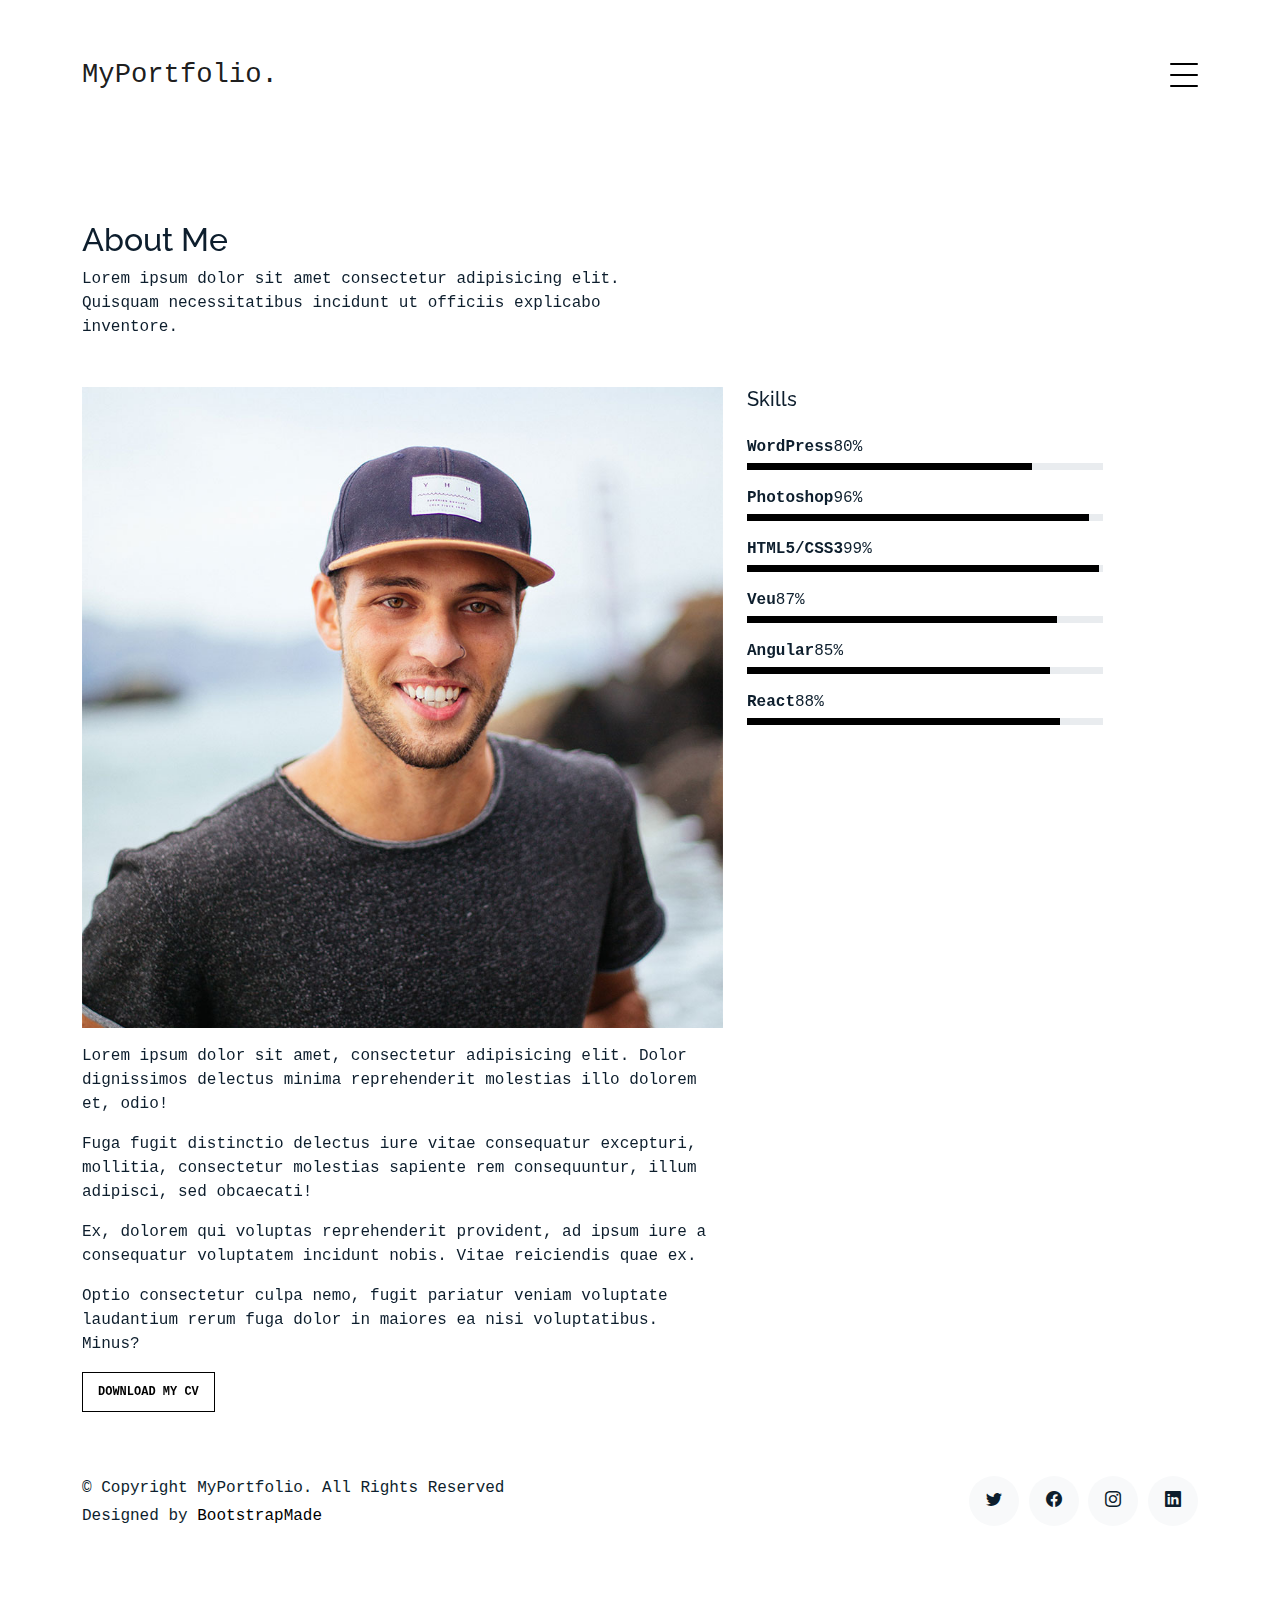
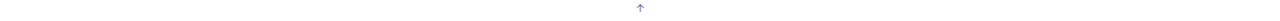
==== about.html @ 2b4aeb5e "first commit" ====
<!DOCTYPE html>
<html lang="en">

<head>
  <meta charset="utf-8">
  <meta content="width=device-width, initial-scale=1.0" name="viewport">

  <title>MyPortfolio Bootstrap Template - About</title>
  <meta content="" name="description">
  <meta content="" name="keywords">

  <!-- Favicons -->
  <link href="assets/img/favicon.png" rel="icon">
  <link href="assets/img/apple-touch-icon.png" rel="apple-touch-icon">

  <!-- Google Fonts -->
  <link href="https://fonts.googleapis.com/css?family=https://fonts.googleapis.com/css?family=Inconsolata:400,500,600,700|Raleway:400,400i,500,500i,600,600i,700,700i" rel="stylesheet">

  <!-- Vendor CSS Files -->
  <link href="assets/vendor/aos/aos.css" rel="stylesheet">
  <link href="assets/vendor/bootstrap/css/bootstrap.min.css" rel="stylesheet">
  <link href="assets/vendor/bootstrap-icons/bootstrap-icons.css" rel="stylesheet">
  <link href="assets/vendor/swiper/swiper-bundle.min.css" rel="stylesheet">

  <!-- Template Main CSS File -->
  <link href="assets/css/style.css" rel="stylesheet">

  <!-- =======================================================
  * Template Name: MyPortfolio - v4.7.0
  * Template URL: https://bootstrapmade.com/myportfolio-bootstrap-portfolio-website-template/
  * Author: BootstrapMade.com
  * License: https://bootstrapmade.com/license/
  ======================================================== -->
</head>

<body>

  <!-- ======= Navbar ======= -->
  <div class="collapse navbar-collapse custom-navmenu" id="main-navbar">
    <div class="container py-2 py-md-5">
      <div class="row align-items-start">
        <div class="col-md-2">
          <ul class="custom-menu">
            <li><a href="index.html">Home</a></li>
            <li class="active"><a href="about.html">About Me</a></li>
            <li><a href="services.html">Services</a></li>
            <li><a href="works.html">Works</a></li>
            <li><a href="contact.html">Contact</a></li>
          </ul>
        </div>
        <div class="col-md-6 d-none d-md-block  mr-auto">
          <div class="tweet d-flex">
            <span class="bi bi-twitter text-white mt-2 mr-3"></span>
            <div>
              <p><em>Lorem ipsum dolor sit amet consectetur adipisicing elit. Quisquam necessitatibus incidunt ut officiis explicabo inventore. <br> <a href="#">t.co/v82jsk</a></em></p>
            </div>
          </div>
        </div>
        <div class="col-md-4 d-none d-md-block">
          <h3>Hire Me</h3>
          <p>Lorem ipsum dolor sit amet consectetur adipisicing elit. Quisquam necessitatibus incidunt ut officiisexplicabo inventore. <br> <a href="#">myemail@gmail.com</a></p>
        </div>
      </div>

    </div>
  </div>

  <nav class="navbar navbar-light custom-navbar">
    <div class="container">
      <a class="navbar-brand" href="index.html">MyPortfolio.</a>
      <a href="#" class="burger" data-bs-toggle="collapse" data-bs-target="#main-navbar">
        <span></span>
      </a>
    </div>
  </nav>

  <main id="main">

    <section class="section pb-5">
      <div class="container">
        <div class="row mb-5 align-items-end">
          <div class="col-md-6" data-aos="fade-up">

            <h2>About Me</h2>
            <p class="mb-0">Lorem ipsum dolor sit amet consectetur adipisicing elit. Quisquam necessitatibus incidunt ut
              officiis explicabo inventore.</p>
          </div>

        </div>

        <div class="row">
          <div class="col-md-4 ml-auto order-2" data-aos="fade-up">
            <h3 class="h3 mb-4">Skills</h3>
            <ul class="list-unstyled">
              <li class="mb-3">
                <div class="d-flex mb-1">
                  <strong>WordPress</strong>
                  <span class="ml-auto">80%</span>
                </div>
                <div class="progress custom-progress">
                  <div class="progress-bar" role="progressbar" style="width: 80%" aria-valuenow="80" aria-valuemin="0" aria-valuemax="100"></div>
                </div>
              </li>
              <li class="mb-3">
                <div class="d-flex mb-1">
                  <strong>Photoshop</strong>
                  <span class="ml-auto">96%</span>
                </div>
                <div class="progress custom-progress">
                  <div class="progress-bar" role="progressbar" style="width: 96%" aria-valuenow="96" aria-valuemin="0" aria-valuemax="100"></div>
                </div>
              </li>
              <li class="mb-3">
                <div class="d-flex mb-1">
                  <strong>HTML5/CSS3</strong>
                  <span class="ml-auto">99%</span>
                </div>
                <div class="progress custom-progress">
                  <div class="progress-bar" role="progressbar" style="width: 99%" aria-valuenow="99" aria-valuemin="0" aria-valuemax="100"></div>
                </div>
              </li>
              <li class="mb-3">
                <div class="d-flex mb-1">
                  <strong>Veu</strong>
                  <span class="ml-auto">87%</span>
                </div>
                <div class="progress custom-progress">
                  <div class="progress-bar" role="progressbar" style="width: 87%" aria-valuenow="87" aria-valuemin="0" aria-valuemax="100"></div>
                </div>
              </li>
              <li class="mb-3">
                <div class="d-flex mb-1">
                  <strong>Angular</strong>
                  <span class="ml-auto">85%</span>
                </div>
                <div class="progress custom-progress">
                  <div class="progress-bar" role="progressbar" style="width: 85%" aria-valuenow="85" aria-valuemin="0" aria-valuemax="100"></div>
                </div>
              </li>
              <li class="mb-3">
                <div class="d-flex mb-1">
                  <strong>React</strong>
                  <span class="ml-auto">88%</span>
                </div>
                <div class="progress custom-progress">
                  <div class="progress-bar" role="progressbar" style="width: 88%" aria-valuenow="88" aria-valuemin="0" aria-valuemax="100"></div>
                </div>
              </li>
            </ul>
          </div>

          <div class="col-md-7 mb-5 mb-md-0" data-aos="fade-up">
            <p><img src="assets/img/person_1_sq.jpg" alt="Image" class="img-fluid"></p>
            <p>Lorem ipsum dolor sit amet, consectetur adipisicing elit. Dolor dignissimos delectus minima reprehenderit
              molestias illo dolorem et, odio!</p>
            <p>Fuga fugit distinctio delectus iure vitae consequatur excepturi, mollitia, consectetur molestias sapiente
              rem consequuntur, illum adipisci, sed obcaecati!</p>
            <p>Ex, dolorem qui voluptas reprehenderit provident, ad ipsum iure a consequatur voluptatem incidunt nobis.
              Vitae reiciendis quae ex.</p>
            <p>Optio consectetur culpa nemo, fugit pariatur veniam voluptate laudantium rerum fuga dolor in maiores ea
              nisi voluptatibus. Minus?</p>
            <p><a href="#" class="readmore">Download my CV</a></p>
          </div>

        </div>

      </div>

    </section>

  </main><!-- End #main -->

  <!-- ======= Footer ======= -->
  <footer class="footer" role="contentinfo">
    <div class="container">
      <div class="row">
        <div class="col-sm-6">
          <p class="mb-1">&copy; Copyright MyPortfolio. All Rights Reserved</p>
          <div class="credits">
            <!--
            All the links in the footer should remain intact.
            You can delete the links only if you purchased the pro version.
            Licensing information: https://bootstrapmade.com/license/
            Purchase the pro version with working PHP/AJAX contact form: https://bootstrapmade.com/buy/?theme=MyPortfolio
          -->
            Designed by <a href="https://bootstrapmade.com/">BootstrapMade</a>
          </div>
        </div>
        <div class="col-sm-6 social text-md-end">
          <a href="#"><span class="bi bi-twitter"></span></a>
          <a href="#"><span class="bi bi-facebook"></span></a>
          <a href="#"><span class="bi bi-instagram"></span></a>
          <a href="#"><span class="bi bi-linkedin"></span></a>
        </div>
      </div>
    </div>
  </footer>

  <a href="#" class="back-to-top d-flex align-items-center justify-content-center"><i class="bi bi-arrow-up-short"></i></a>

  <!-- Vendor JS Files -->
  <script src="assets/vendor/aos/aos.js"></script>
  <script src="assets/vendor/bootstrap/js/bootstrap.bundle.min.js"></script>
  <script src="assets/vendor/isotope-layout/isotope.pkgd.min.js"></script>
  <script src="assets/vendor/swiper/swiper-bundle.min.js"></script>
  <script src="assets/vendor/php-email-form/validate.js"></script>

  <!-- Template Main JS File -->
  <script src="assets/js/main.js"></script>

</body>

</html>
---- assets/css/style.css ----
/**
* Template Name: MyPortfolio - v4.7.0
* Template URL: https://bootstrapmade.com/myportfolio-bootstrap-portfolio-website-template/
* Author: BootstrapMade.com
* License: https://bootstrapmade.com/license/
*/

/*--------------------------------------------------------------
# General
--------------------------------------------------------------*/
body {
  font-family: "Inconsolata", monospace;
  color: #0d1e2d;
}

a {
  color: #777;
  text-decoration: none;
}

a:hover {
  color: #000;
}

h1, h2, h3, h4, h5, h6, .font-heading {
  font-family: "Raleway", sans-serif;
}

.section {
  padding: 7rem 0;
}

.filters a {
  text-decoration: none;
  color: #000;
  display: inline-block;
  padding-left: 10px;
  padding-right: 10px;
  position: relative;
}
.filters a:hover, .filters a:focus, .filters a:active {
  text-decoration: none;
}
.filters a:hover:before {
  content: "";
  position: absolute;
  left: 10px;
  right: 10px;
  bottom: 0;
  height: 1px;
  background-color: #000;
}
.filters a.active {
  color: #000;
}
.filters a.active:before {
  content: "";
  position: absolute;
  left: 10px;
  right: 10px;
  bottom: 0;
  height: 1px;
  background-color: #000;
}

.item {
  border: none;
  margin-bottom: 30px;
}
.item .item-wrap {
  display: block;
  position: relative;
  overflow: hidden;
}
.item .item-wrap:after {
  z-index: 2;
  position: absolute;
  content: "";
  top: 0;
  left: 0;
  right: 0;
  bottom: 0;
  background: rgba(0, 0, 0, 0.4);
  visibility: hidden;
  opacity: 0;
  transition: 0.3s all ease-in-out;
}
.item .item-wrap img {
  transition: 0.3s transform ease;
  transform: scale(1);
}
.item .item-wrap > .work-info {
  position: absolute;
  top: 50%;
  width: 100%;
  text-align: center;
  z-index: 3;
  transform: translateY(-50%);
  color: #fff;
  opacity: 0;
  visibility: hidden;
  margin-top: 20px;
  transition: 0.3s all ease;
}
.item .item-wrap > .work-info h3 {
  font-size: 20px;
  margin-bottom: 0;
}
.item .item-wrap > .work-info span {
  font-size: 14px;
  text-transform: uppercase;
  letter-spacing: 0.2rem;
}
.item .item-wrap:hover {
  text-decoration: none;
}
.item .item-wrap:hover img {
  transform: scale(1.05);
}
.item .item-wrap:hover:after {
  opacity: 1;
  visibility: visible;
}
.item .item-wrap:hover .work-info {
  margin-top: 0px;
  opacity: 1;
  visibility: visible;
}

.testimonial-wrap {
  padding: 50px 50px 80px 50px;
  background: #eceff2;
}
.testimonial-wrap .testimonial {
  text-align: center;
  max-width: 500px;
  margin: 0 auto;
}
.testimonial-wrap .testimonial img {
  border-radius: 50%;
  width: 120px;
  margin: 0 auto 30px auto;
}
.testimonial-wrap .testimonial blockquote p {
  font-size: 20px;
}

.h3 {
  font-size: 20px;
}

.h4 {
  font-size: 16px;
}

.heading {
  font-size: 28px;
}

.readmore {
  display: inline-block;
  border: 1px solid #000;
  padding: 10px 15px;
  font-size: 12px;
  text-transform: uppercase;
  color: #000;
  transition: 0.2s all ease;
  font-weight: 700;
}
.readmore:active, .readmore:focus, .readmore:hover {
  outline: none;
}
.readmore:hover {
  color: #fff;
  text-decoration: none;
  background: #000;
}

.testimonials-slider .swiper-pagination {
  margin-top: -60px;
  position: relative;
}
.testimonials-slider .swiper-pagination .swiper-pagination-bullet {
  width: 12px;
  height: 12px;
  background-color: rgba(13, 30, 45, 0.3);
  opacity: 1;
}
.testimonials-slider .swiper-pagination .swiper-pagination-bullet-active {
  background-color: rgba(13, 30, 45, 0.6);
}

.sticky-content {
  position: sticky;
  position: -webkit-sticky;
  top: 0;
  /* required */
}

.list-line li {
  margin-bottom: 10px;
  position: relative;
  padding-left: 30px;
}
.list-line li:before {
  content: "";
  position: absolute;
  left: 0;
  top: 0.7rem;
  width: 10px;
  height: 2px;
  background: #000;
}

.form-control {
  border-radius: 0;
  background: #f8f9fa;
  border: 1px solid transparent;
  padding-top: 10px !important;
  padding-bottom: 10px !important;
}
.form-control:active, .form-control:focus {
  background: #eff1f4;
  outline: none;
  box-shadow: none;
  border: 1px solid transparent;
}

.custom-progress {
  height: 7px;
  border-radius: 0;
}
.custom-progress .progress-bar {
  background: #000;
}

/* Services */
.services i {
  font-size: 40px;
}
.services h4 {
  padding-top: 10px;
}

/* Contact Form */
.php-email-form .error-message {
  display: none;
  color: #fff;
  background: #ed3c0d;
  text-align: left;
  padding: 15px;
  font-weight: 600;
}
.php-email-form .error-message br + br {
  margin-top: 25px;
}
.php-email-form .sent-message {
  display: none;
  color: #fff;
  background: #18d26e;
  text-align: center;
  padding: 15px;
  font-weight: 600;
}
.php-email-form .loading {
  display: none;
  background: #fff;
  text-align: center;
  padding: 15px;
}
.php-email-form .loading:before {
  content: "";
  display: inline-block;
  border-radius: 50%;
  width: 24px;
  height: 24px;
  margin: 0 10px -6px 0;
  border: 3px solid #18d26e;
  border-top-color: #eee;
  -webkit-animation: animate-loading 1s linear infinite;
  animation: animate-loading 1s linear infinite;
}

@-webkit-keyframes animate-loading {
  0% {
    transform: rotate(0deg);
  }
  100% {
    transform: rotate(360deg);
  }
}

@keyframes animate-loading {
  0% {
    transform: rotate(0deg);
  }
  100% {
    transform: rotate(360deg);
  }
}
/*--------------------------------------------------------------
# Header
--------------------------------------------------------------*/
/* Custom Navmenu */
.custom-navmenu {
  background: #0d1e2d;
}
.custom-navmenu .custom-menu, .custom-navmenu .custom-menu li {
  padding: 0;
  margin: 0;
  list-style: none;
}
.custom-navmenu .custom-menu li {
  margin-bottom: 0;
  font-size: 20px;
}
.custom-navmenu .custom-menu li a {
  color: #fff;
  padding: 10px 0 !important;
}
.custom-navmenu .custom-menu li a:hover {
  text-decoration: none;
}
.custom-navmenu .custom-menu li.active a {
  text-decoration: underline;
}
.custom-navmenu h3 {
  font-size: 20px;
  color: #fff;
}
.custom-navmenu p {
  color: rgba(255, 255, 255, 0.6);
}
.custom-navmenu a {
  color: rgba(255, 255, 255, 0.7);
}
.custom-navmenu a:hover {
  color: #fff;
}

/* Custom Navbar */
.custom-navbar {
  padding-top: 50px;
  width: 100%;
}
@media (max-width: 780px) {
  .custom-navbar > .container {
    padding-right: 0;
    padding-left: 0;
  }
}
.custom-navbar .navbar-brand {
  font-size: 1.7rem;
}

/* Burger */
.burger {
  width: 28px;
  height: 32px;
  cursor: pointer;
  position: relative;
}

.burger:before, .burger span, .burger:after {
  width: 100%;
  height: 2px;
  display: block;
  background: #000;
  border-radius: 2px;
  position: absolute;
  opacity: 1;
}

.burger:before, .burger:after {
  transition: top 0.35s cubic-bezier(0.23, 1, 0.32, 1), transform 0.35s cubic-bezier(0.23, 1, 0.32, 1), opacity 0.35s cubic-bezier(0.23, 1, 0.32, 1), background-color 1.15s cubic-bezier(0.86, 0, 0.07, 1);
  -webkit-transition: top 0.35s cubic-bezier(0.23, 1, 0.32, 1), -webkit-transform 0.35s cubic-bezier(0.23, 1, 0.32, 1), opacity 0.35s cubic-bezier(0.23, 1, 0.32, 1), background-color 1.15s cubic-bezier(0.86, 0, 0.07, 1);
  content: "";
}

.burger:before {
  top: 4px;
}

.burger span {
  top: 15px;
}

.burger:after {
  top: 26px;
}

/* Hover */
.burger:hover:before {
  top: 7px;
}

.burger:hover:after {
  top: 23px;
}

/* Click */
.burger.active span {
  opacity: 0;
}

.burger.active:before, .burger.active:after {
  top: 40%;
}

.burger.active:before {
  transform: rotate(45deg);
}

.burger.active:after {
  transform: rotate(-45deg);
}

.burger:focus {
  outline: none;
}

/*--------------------------------------------------------------
# Footer
--------------------------------------------------------------*/
.footer {
  padding: 0 0 4rem 0;
}
.footer a {
  color: #000;
}

.social a {
  display: inline-block;
  width: 50px;
  height: 50px;
  border-radius: 50%;
  background: #f8f9fa;
  position: relative;
  text-align: center;
  color: #0d1e2d;
}
.social a span {
  display: inline-block;
  left: 50%;
  position: absolute;
  top: 50%;
  transform: translate(-50%, -50%);
}
.social a:hover {
  color: #000;
}
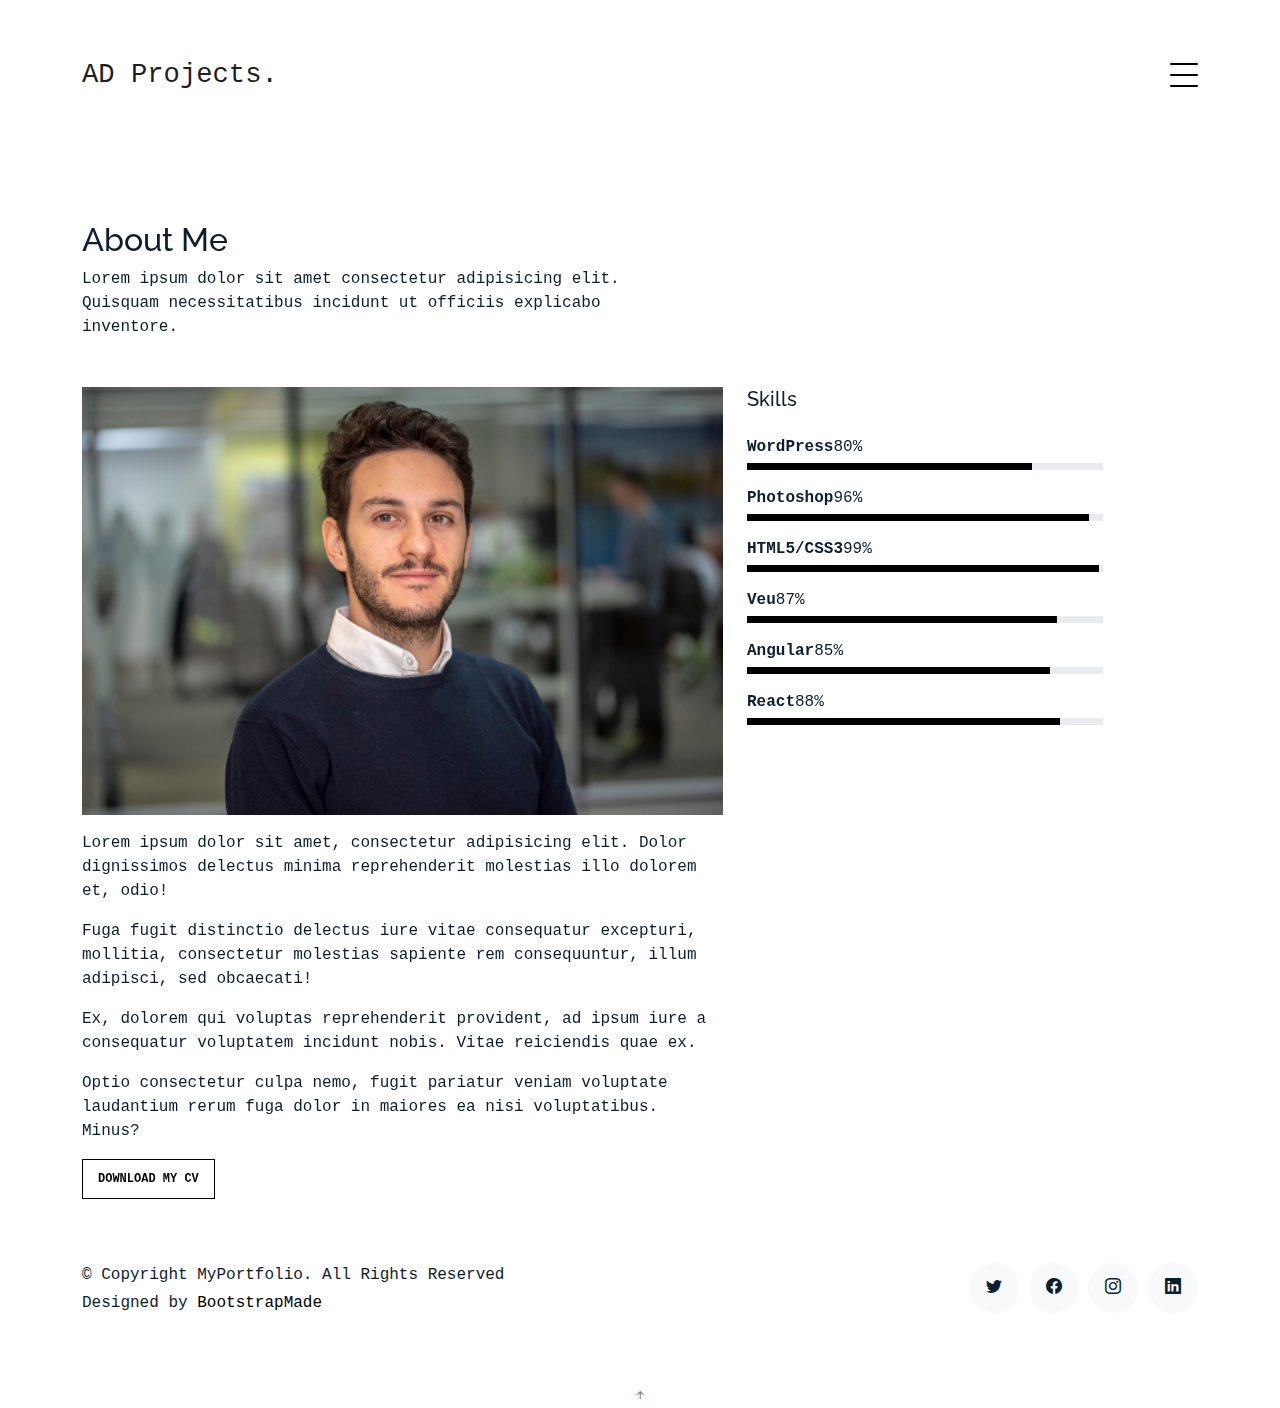
==== commit 7a578bfd: "initial commut" ====
--- a/about.html
+++ b/about.html
@@ -5,7 +5,7 @@
   <meta charset="utf-8">
   <meta content="width=device-width, initial-scale=1.0" name="viewport">
 
-  <title>MyPortfolio Bootstrap Template - About</title>
+  <title>Antonio D'Aquilio's CV</title>
   <meta content="" name="description">
   <meta content="" name="keywords">
 
@@ -25,12 +25,6 @@
   <!-- Template Main CSS File -->
   <link href="assets/css/style.css" rel="stylesheet">
 
-  <!-- =======================================================
-  * Template Name: MyPortfolio - v4.7.0
-  * Template URL: https://bootstrapmade.com/myportfolio-bootstrap-portfolio-website-template/
-  * Author: BootstrapMade.com
-  * License: https://bootstrapmade.com/license/
-  ======================================================== -->
 </head>
 
 <body>
@@ -67,7 +61,7 @@
 
   <nav class="navbar navbar-light custom-navbar">
     <div class="container">
-      <a class="navbar-brand" href="index.html">MyPortfolio.</a>
+      <a class="navbar-brand" href="index.html">AD Projects.</a>
       <a href="#" class="burger" data-bs-toggle="collapse" data-bs-target="#main-navbar">
         <span></span>
       </a>
@@ -150,7 +144,7 @@
           </div>
 
           <div class="col-md-7 mb-5 mb-md-0" data-aos="fade-up">
-            <p><img src="assets/img/person_1_sq.jpg" alt="Image" class="img-fluid"></p>
+            <p><img src="assets/img/AD_pic.jpg" alt="Image" class="img-fluid"></p>
             <p>Lorem ipsum dolor sit amet, consectetur adipisicing elit. Dolor dignissimos delectus minima reprehenderit
               molestias illo dolorem et, odio!</p>
             <p>Fuga fugit distinctio delectus iure vitae consequatur excepturi, mollitia, consectetur molestias sapiente
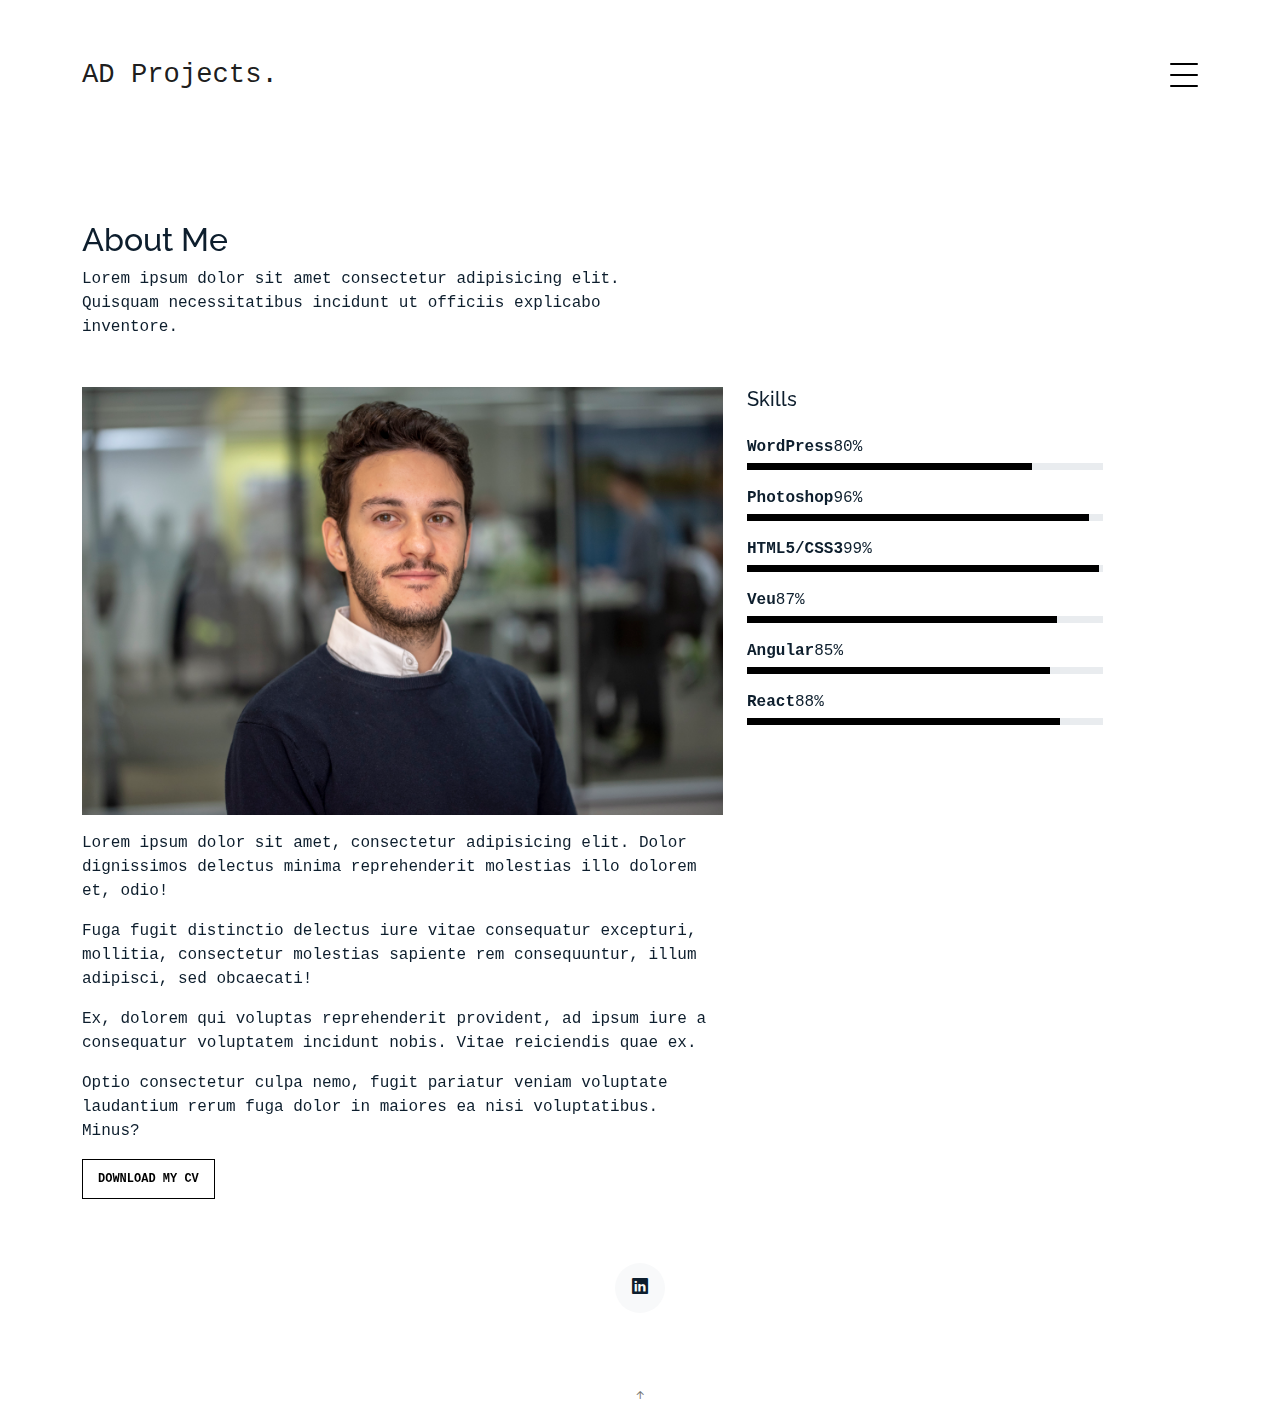
==== commit 5c1e9987: "updaed CV" ====
--- a/about.html
+++ b/about.html
@@ -9,9 +9,7 @@
   <meta content="" name="description">
   <meta content="" name="keywords">
 
-  <!-- Favicons -->
-  <link href="assets/img/favicon.png" rel="icon">
-  <link href="assets/img/apple-touch-icon.png" rel="apple-touch-icon">
+  <link href="assets/img/favicon_daq.png" rel="icon">
 
   <!-- Google Fonts -->
   <link href="https://fonts.googleapis.com/css?family=https://fonts.googleapis.com/css?family=Inconsolata:400,500,600,700|Raleway:400,400i,500,500i,600,600i,700,700i" rel="stylesheet">
@@ -153,7 +151,7 @@
               Vitae reiciendis quae ex.</p>
             <p>Optio consectetur culpa nemo, fugit pariatur veniam voluptate laudantium rerum fuga dolor in maiores ea
               nisi voluptatibus. Minus?</p>
-            <p><a href="#" class="readmore">Download my CV</a></p>
+            <p><a href="assets/cv/Antonio_DAquilio_CV.pdf" class="readmore" download>Download my CV</a></p>
           </div>
 
         </div>
@@ -164,27 +162,12 @@
 
   </main><!-- End #main -->
 
-  <!-- ======= Footer ======= -->
+  <!-- Footer -->
   <footer class="footer" role="contentinfo">
     <div class="container">
       <div class="row">
-        <div class="col-sm-6">
-          <p class="mb-1">&copy; Copyright MyPortfolio. All Rights Reserved</p>
-          <div class="credits">
-            <!--
-            All the links in the footer should remain intact.
-            You can delete the links only if you purchased the pro version.
-            Licensing information: https://bootstrapmade.com/license/
-            Purchase the pro version with working PHP/AJAX contact form: https://bootstrapmade.com/buy/?theme=MyPortfolio
-          -->
-            Designed by <a href="https://bootstrapmade.com/">BootstrapMade</a>
-          </div>
-        </div>
-        <div class="col-sm-6 social text-md-end">
-          <a href="#"><span class="bi bi-twitter"></span></a>
-          <a href="#"><span class="bi bi-facebook"></span></a>
-          <a href="#"><span class="bi bi-instagram"></span></a>
-          <a href="#"><span class="bi bi-linkedin"></span></a>
+        <div class="col-xs-1 social text-center">
+          <a href="https://www.linkedin.com/in/antoniodaquilio/" target="blank"><span class="bi bi-linkedin"></span></a>
         </div>
       </div>
     </div>
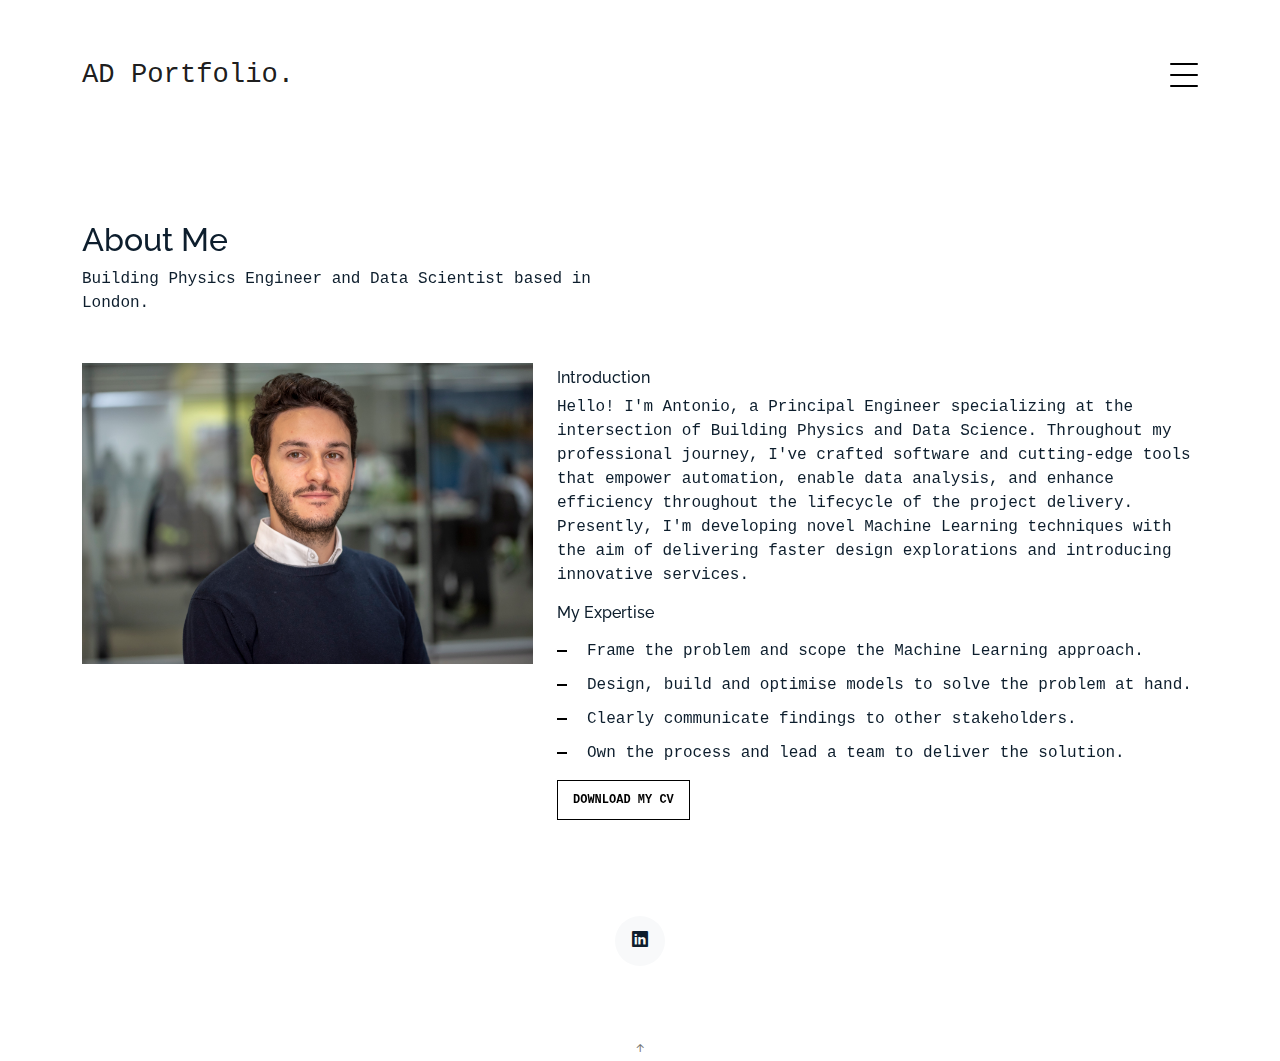
==== commit 1521d4e8: "updated" ====
--- a/about.html
+++ b/about.html
@@ -5,7 +5,7 @@
   <meta charset="utf-8">
   <meta content="width=device-width, initial-scale=1.0" name="viewport">
 
-  <title>Antonio D'Aquilio's CV</title>
+  <title>AD About Me</title>
   <meta content="" name="description">
   <meta content="" name="keywords">
 
@@ -19,11 +19,18 @@
   <link href="assets/vendor/bootstrap/css/bootstrap.min.css" rel="stylesheet">
   <link href="assets/vendor/bootstrap-icons/bootstrap-icons.css" rel="stylesheet">
   <link href="assets/vendor/swiper/swiper-bundle.min.css" rel="stylesheet">
+  <link href="assets/css/style.css" rel="stylesheet">
+</head>
+<!-- Google tag (gtag.js) -->
+<script async src="https://www.googletagmanager.com/gtag/js?id=G-NJ9WVNDQG0"></script>
+<script>
+  window.dataLayer = window.dataLayer || [];
+  function gtag(){dataLayer.push(arguments);}
+  gtag('js', new Date());
 
-  <!-- Template Main CSS File -->
-  <link href="assets/css/style.css" rel="stylesheet">
+  gtag('config', 'G-NJ9WVNDQG0');
+</script>
 
-</head>
 
 <body>
 
@@ -35,22 +42,18 @@
           <ul class="custom-menu">
             <li><a href="index.html">Home</a></li>
             <li class="active"><a href="about.html">About Me</a></li>
-            <li><a href="services.html">Services</a></li>
-            <li><a href="works.html">Works</a></li>
-            <li><a href="contact.html">Contact</a></li>
           </ul>
         </div>
         <div class="col-md-6 d-none d-md-block  mr-auto">
           <div class="tweet d-flex">
-            <span class="bi bi-twitter text-white mt-2 mr-3"></span>
             <div>
-              <p><em>Lorem ipsum dolor sit amet consectetur adipisicing elit. Quisquam necessitatibus incidunt ut officiis explicabo inventore. <br> <a href="#">t.co/v82jsk</a></em></p>
+              <p><em>Building Physics Engineer and Data Scientist based in London. My professional passion lies at the intersection of Machine Learning and Simulaion Engineering.<br> <a href="#"></a></em></p>
             </div>
           </div>
         </div>
         <div class="col-md-4 d-none d-md-block">
-          <h3>Hire Me</h3>
-          <p>Lorem ipsum dolor sit amet consectetur adipisicing elit. Quisquam necessitatibus incidunt ut officiisexplicabo inventore. <br> <a href="#">myemail@gmail.com</a></p>
+          <h3>Get in touch!</h3>
+          <p>If you want to learn more about my work, do get in touch!<br> <a href="mailto: ant.daquilio@gmail.com" target="blank">ant.daquilio@gmail.com</a></p>
         </div>
       </div>
 
@@ -59,7 +62,7 @@
 
   <nav class="navbar navbar-light custom-navbar">
     <div class="container">
-      <a class="navbar-brand" href="index.html">AD Projects.</a>
+      <a class="navbar-brand" href="index.html">AD Portfolio.</a>
       <a href="#" class="burger" data-bs-toggle="collapse" data-bs-target="#main-navbar">
         <span></span>
       </a>
@@ -74,84 +77,46 @@
           <div class="col-md-6" data-aos="fade-up">
 
             <h2>About Me</h2>
-            <p class="mb-0">Lorem ipsum dolor sit amet consectetur adipisicing elit. Quisquam necessitatibus incidunt ut
-              officiis explicabo inventore.</p>
+            <p class="mb-0">Building Physics Engineer and Data Scientist based in London.</p>
           </div>
 
         </div>
 
         <div class="row">
-          <div class="col-md-4 ml-auto order-2" data-aos="fade-up">
-            <h3 class="h3 mb-4">Skills</h3>
-            <ul class="list-unstyled">
-              <li class="mb-3">
-                <div class="d-flex mb-1">
-                  <strong>WordPress</strong>
-                  <span class="ml-auto">80%</span>
+          <div class="site-section pb-0">
+            <div class="container-about">
+              <div class="row align-items-stretch">
+                <div class="col-md-5" data-aos="fade-up">
+                  <div class="img-container">
+                    <img src="assets/img/AD_pic.jpg" alt="Image" class="img-fluid">
+                  </div>
                 </div>
-                <div class="progress custom-progress">
-                  <div class="progress-bar" role="progressbar" style="width: 80%" aria-valuenow="80" aria-valuemin="0" aria-valuemax="100"></div>
+                <div class="col-md-7 ml-auto" data-aos="fade-up" data-aos-delay="100">
+                  <div class="sticky-content">
+                    <h4 class="h4 mb-3-about">Introduction</h4>
+    
+                    <div class="mb-5-about">
+                      <p>Hello! I'm Antonio, a Principal Engineer specializing at the intersection of Building Physics and Data Science. Throughout my professional journey, I've crafted software and cutting-edge tools that empower automation, enable data analysis, and enhance efficiency throughout the lifecycle of the  project delivery. Presently, I'm developing novel Machine Learning techniques with the aim of delivering faster design explorations and introducing innovative services.</p>
+                    </div>
+    
+                    <h4 class="h4 mb-3">My Expertise</h4>
+                    <ul class="list-unstyled list-line mb-5 -about">
+                      <li>Frame the problem and scope the Machine Learning approach.</li>
+                      <li>Design, build and optimise models to solve the problem at hand.</li>
+                      <li>Clearly communicate findings to other stakeholders.</li>
+                      <li>Own the process and lead a team to deliver the solution.</li>
+                      <p class="cv"><a href="assets/cv/Antonio_D'Aquilio_Resume.pdf" class="readmore" download>Download my CV</a></p>
+                    </ul>
+                    <!-- <p><a href="assets/cv/Antonio_D'Aquilio_Resume.pdf" class="readmore" download>Download my CV</a></p> -->
+                  </div>
                 </div>
-              </li>
-              <li class="mb-3">
-                <div class="d-flex mb-1">
-                  <strong>Photoshop</strong>
-                  <span class="ml-auto">96%</span>
-                </div>
-                <div class="progress custom-progress">
-                  <div class="progress-bar" role="progressbar" style="width: 96%" aria-valuenow="96" aria-valuemin="0" aria-valuemax="100"></div>
-                </div>
-              </li>
-              <li class="mb-3">
-                <div class="d-flex mb-1">
-                  <strong>HTML5/CSS3</strong>
-                  <span class="ml-auto">99%</span>
-                </div>
-                <div class="progress custom-progress">
-                  <div class="progress-bar" role="progressbar" style="width: 99%" aria-valuenow="99" aria-valuemin="0" aria-valuemax="100"></div>
-                </div>
-              </li>
-              <li class="mb-3">
-                <div class="d-flex mb-1">
-                  <strong>Veu</strong>
-                  <span class="ml-auto">87%</span>
-                </div>
-                <div class="progress custom-progress">
-                  <div class="progress-bar" role="progressbar" style="width: 87%" aria-valuenow="87" aria-valuemin="0" aria-valuemax="100"></div>
-                </div>
-              </li>
-              <li class="mb-3">
-                <div class="d-flex mb-1">
-                  <strong>Angular</strong>
-                  <span class="ml-auto">85%</span>
-                </div>
-                <div class="progress custom-progress">
-                  <div class="progress-bar" role="progressbar" style="width: 85%" aria-valuenow="85" aria-valuemin="0" aria-valuemax="100"></div>
-                </div>
-              </li>
-              <li class="mb-3">
-                <div class="d-flex mb-1">
-                  <strong>React</strong>
-                  <span class="ml-auto">88%</span>
-                </div>
-                <div class="progress custom-progress">
-                  <div class="progress-bar" role="progressbar" style="width: 88%" aria-valuenow="88" aria-valuemin="0" aria-valuemax="100"></div>
-                </div>
-              </li>
-            </ul>
-          </div>
+              </div>
+            </div>
 
           <div class="col-md-7 mb-5 mb-md-0" data-aos="fade-up">
-            <p><img src="assets/img/AD_pic.jpg" alt="Image" class="img-fluid"></p>
-            <p>Lorem ipsum dolor sit amet, consectetur adipisicing elit. Dolor dignissimos delectus minima reprehenderit
-              molestias illo dolorem et, odio!</p>
-            <p>Fuga fugit distinctio delectus iure vitae consequatur excepturi, mollitia, consectetur molestias sapiente
-              rem consequuntur, illum adipisci, sed obcaecati!</p>
-            <p>Ex, dolorem qui voluptas reprehenderit provident, ad ipsum iure a consequatur voluptatem incidunt nobis.
-              Vitae reiciendis quae ex.</p>
-            <p>Optio consectetur culpa nemo, fugit pariatur veniam voluptate laudantium rerum fuga dolor in maiores ea
-              nisi voluptatibus. Minus?</p>
-            <p><a href="assets/cv/Antonio_DAquilio_CV.pdf" class="readmore" download>Download my CV</a></p>
+            <!-- <p><img src="assets/img/AD_pic.jpg" alt="Image" class="img-fluid"></p> -->
+            
+            
           </div>
 
         </div>
--- a/assets/css/style.css
+++ b/assets/css/style.css
@@ -24,6 +24,12 @@
 
 h1, h2, h3, h4, h5, h6, .font-heading {
   font-family: "Raleway", sans-serif;
+}
+
+/* Apply styles to the image */
+.centered-image {
+ /* Ensure the image doesn't exceed the container height */
+  justify-self: center;
 }
 
 .section {
@@ -72,6 +78,7 @@
   position: relative;
   overflow: hidden;
 }
+
 .item .item-wrap:after {
   z-index: 2;
   position: absolute;
@@ -167,6 +174,15 @@
   transition: 0.2s all ease;
   font-weight: 700;
 }
+
+.cv {
+  padding-top: 5px;
+}
+
+.mb-3-about {
+  padding-top: 5px;
+}
+
 .readmore:active, .readmore:focus, .readmore:hover {
   outline: none;
 }
@@ -175,6 +191,14 @@
   text-decoration: none;
   background: #000;
 }
+
+#dynamic-text {
+  font-size: 25px;
+  font-family: "Raleway", sans-serif;
+  height: 2em; /* Set a fixed height to reserve space */
+  overflow: hidden; /* Hide overflowing content */
+}
+
 
 .testimonials-slider .swiper-pagination {
   margin-top: -60px;
@@ -240,6 +264,59 @@
 }
 .services h4 {
   padding-top: 10px;
+}
+
+.services {
+  padding-top: 0;
+}
+
+.site-portfolio {
+  padding-bottom: 0;
+}
+
+a.intro {
+  background-color: rgb(0, 0, 0);
+  color: white; /* Set the text color of the hyperlink to white */
+  text-decoration: none; /* Remove the default underline style for the hyperlink */
+}
+a.intro_link {
+  background-color: rgb(0, 0, 0);
+  color: white; /* Set the text color of the hyperlink to white */
+  text-decoration: none; /* Remove the default underline style for the hyperlink */
+}
+h2.intro {
+  background-color: rgb(0, 0, 0);
+  color: white; /* Set the text color of the hyperlink to white */
+}
+a.intro_link:hover {
+  text-decoration: underline; /* Add underline on hover for the hyperlink */
+}
+
+/* Apply a max-width to the container to prevent the video from exceeding the screen width */
+.video-container {
+  max-width: 100%;
+  overflow: hidden;
+}
+
+/* Style the video to be 100% width, auto height, and centered */
+.video-container video {
+  width: 100%;
+  height: auto;
+  display: block;
+  margin: 0 auto;
+}
+.img-containr {
+  padding-left:0;
+}
+.mb-5 -about {
+  padding-bottom: 0;
+}
+
+/* Add a media query to adjust styles for smaller screens (e.g., mobile devices) */
+@media (max-width: 768px) {
+  .video-container {
+    padding: 0 10px; /* Add some padding to the container for better mobile display */
+  }
 }
 
 /* Contact Form */
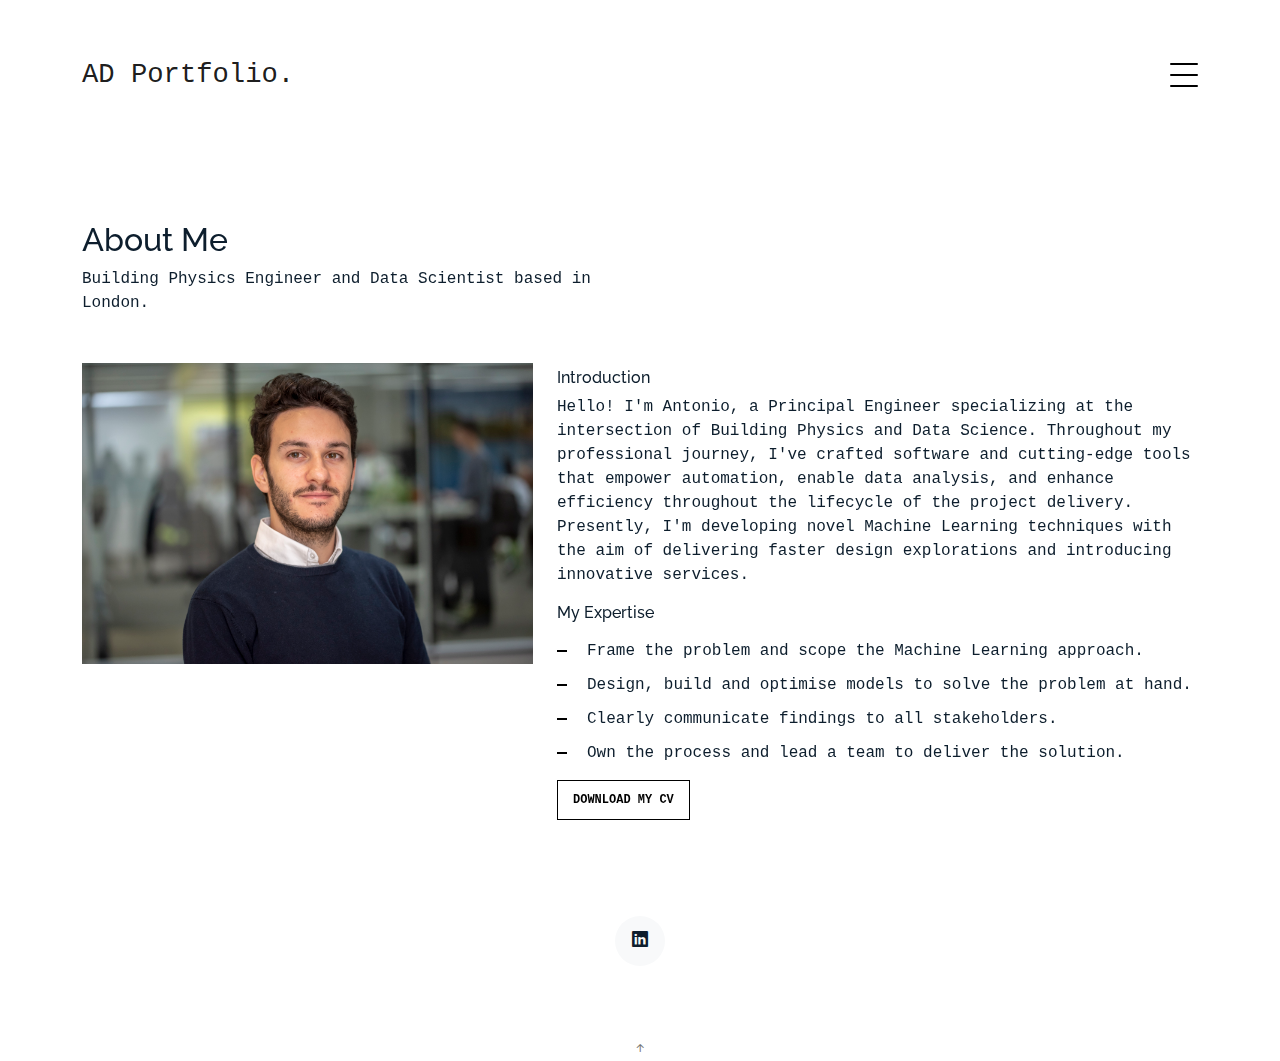
==== commit 8515c294: "september 24 update" ====
--- a/about.html
+++ b/about.html
@@ -47,7 +47,7 @@
         <div class="col-md-6 d-none d-md-block  mr-auto">
           <div class="tweet d-flex">
             <div>
-              <p><em>Building Physics Engineer and Data Scientist based in London. My professional passion lies at the intersection of Machine Learning and Simulaion Engineering.<br> <a href="#"></a></em></p>
+              <p><em>Building Physics Engineer and Data Scientist based in London. My professional passion lies at the intersection of Machine Learning and Simulation Engineering.<br> <a href="#"></a></em></p>
             </div>
           </div>
         </div>
@@ -96,14 +96,14 @@
                     <h4 class="h4 mb-3-about">Introduction</h4>
     
                     <div class="mb-5-about">
-                      <p>Hello! I'm Antonio, a Principal Engineer specializing at the intersection of Building Physics and Data Science. Throughout my professional journey, I've crafted software and cutting-edge tools that empower automation, enable data analysis, and enhance efficiency throughout the lifecycle of the  project delivery. Presently, I'm developing novel Machine Learning techniques with the aim of delivering faster design explorations and introducing innovative services.</p>
+                      <p>Hello! I'm Antonio, a Principal Engineer specializing at the intersection of Building Physics and Data Science. Throughout my professional journey, I've crafted software and cutting-edge tools that empower automation, enable data analysis, and enhance efficiency throughout the lifecycle of the project delivery. Presently, I'm developing novel Machine Learning techniques with the aim of delivering faster design explorations and introducing innovative services.</p>
                     </div>
     
                     <h4 class="h4 mb-3">My Expertise</h4>
                     <ul class="list-unstyled list-line mb-5 -about">
                       <li>Frame the problem and scope the Machine Learning approach.</li>
                       <li>Design, build and optimise models to solve the problem at hand.</li>
-                      <li>Clearly communicate findings to other stakeholders.</li>
+                      <li>Clearly communicate findings to all stakeholders.</li>
                       <li>Own the process and lead a team to deliver the solution.</li>
                       <p class="cv"><a href="assets/cv/Antonio_D'Aquilio_Resume.pdf" class="readmore" download>Download my CV</a></p>
                     </ul>
